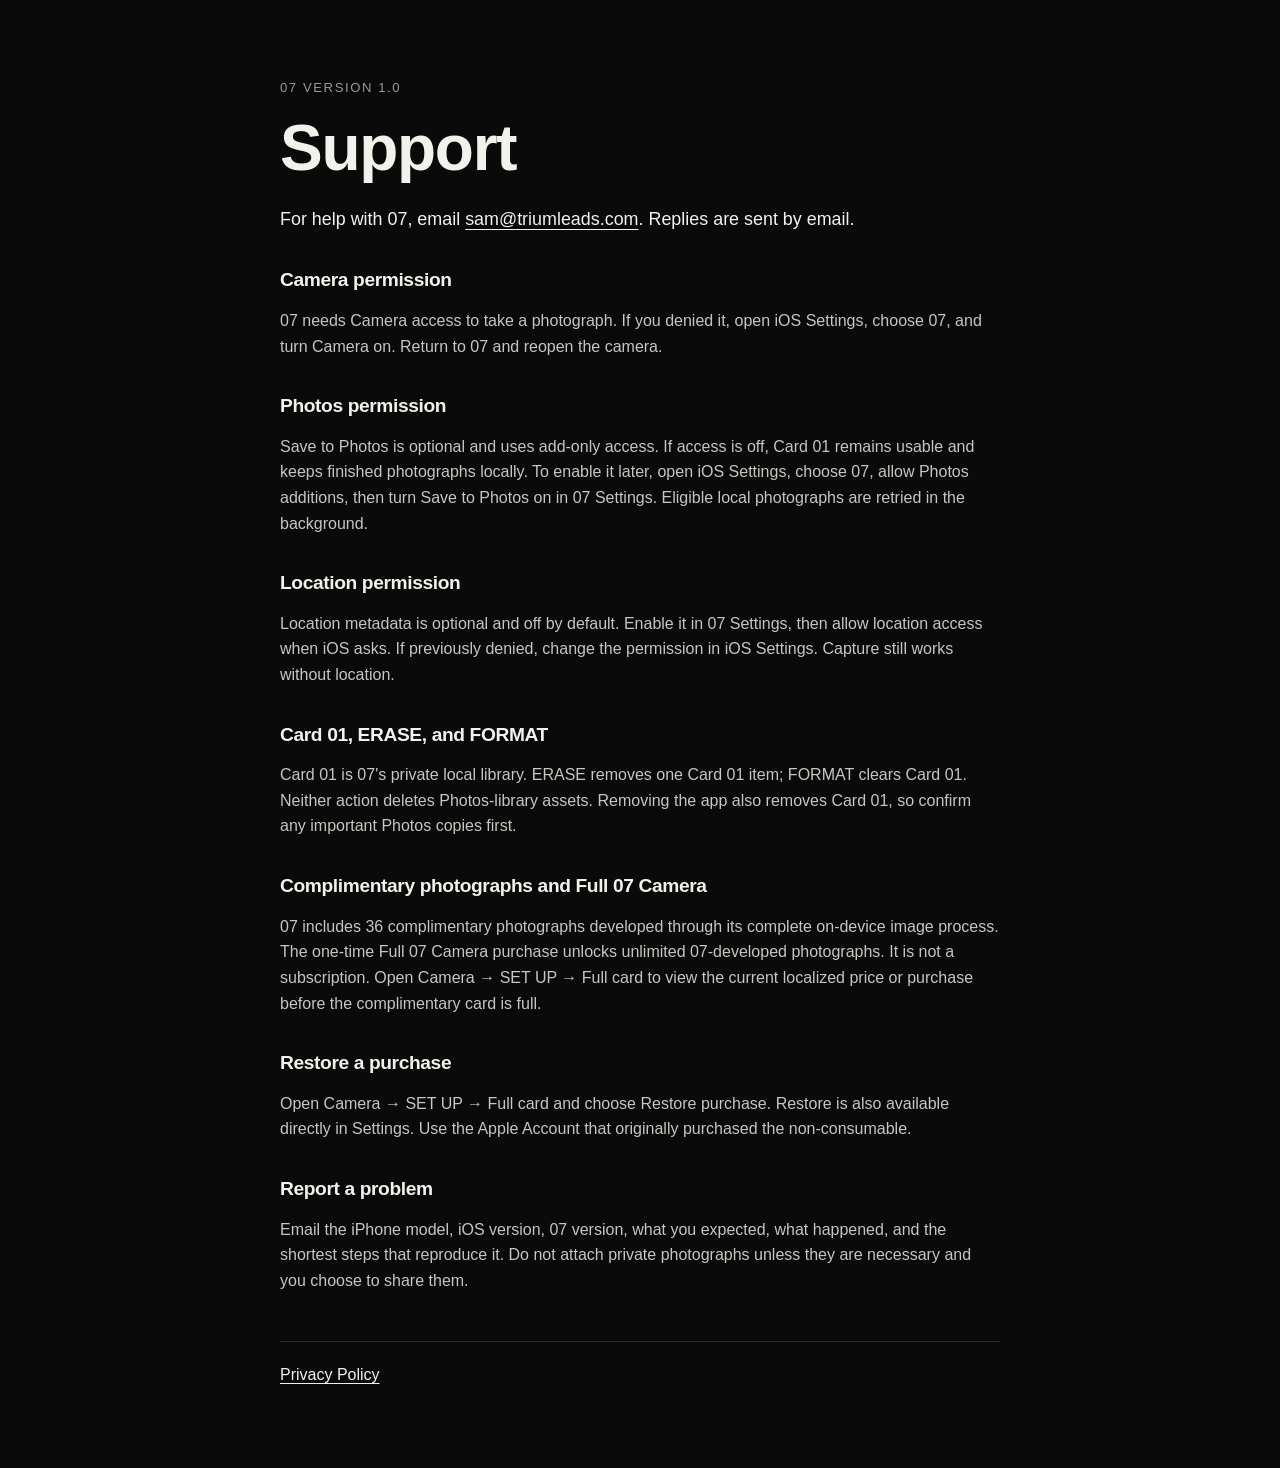
==== support/index.html @ 372ad0de "Publish 07 privacy and support pages Co-Authored-By: Claude Fable 5 <noreply@anthropic.com>" ====
<!doctype html>
<html lang="en">
<head>
  <meta charset="utf-8">
  <meta name="viewport" content="width=device-width, initial-scale=1">
  <meta name="color-scheme" content="dark">
  <title>07 Support</title>
  <link rel="stylesheet" href="../styles.css">
</head>
<body>
<main>
  <p class="eyebrow">07 version 1.0</p>
  <h1>Support</h1>
  <p class="lede">For help with 07, email <a href="mailto:sam@triumleads.com">sam@triumleads.com</a>. Replies are sent by email.</p>

  <h2>Camera permission</h2>
  <p>07 needs Camera access to take a photograph. If you denied it, open iOS Settings, choose 07, and turn Camera on. Return to 07 and reopen the camera.</p>

  <h2>Photos permission</h2>
  <p>Save to Photos is optional and uses add-only access. If access is off, Card 01 remains usable and keeps finished photographs locally. To enable it later, open iOS Settings, choose 07, allow Photos additions, then turn Save to Photos on in 07 Settings. Eligible local photographs are retried in the background.</p>

  <h2>Location permission</h2>
  <p>Location metadata is optional and off by default. Enable it in 07 Settings, then allow location access when iOS asks. If previously denied, change the permission in iOS Settings. Capture still works without location.</p>

  <h2>Card 01, ERASE, and FORMAT</h2>
  <p>Card 01 is 07's private local library. ERASE removes one Card 01 item; FORMAT clears Card 01. Neither action deletes Photos-library assets. Removing the app also removes Card 01, so confirm any important Photos copies first.</p>

  <h2>Complimentary photographs and Full 07 Camera</h2>
  <p>07 includes 36 complimentary photographs developed through its complete on-device image process. The one-time Full 07 Camera purchase unlocks unlimited 07-developed photographs. It is not a subscription. Open Camera → SET UP → Full card to view the current localized price or purchase before the complimentary card is full.</p>

  <h2>Restore a purchase</h2>
  <p>Open Camera → SET UP → Full card and choose Restore purchase. Restore is also available directly in Settings. Use the Apple Account that originally purchased the non-consumable.</p>

  <h2>Report a problem</h2>
  <p>Email the iPhone model, iOS version, 07 version, what you expected, what happened, and the shortest steps that reproduce it. Do not attach private photographs unless they are necessary and you choose to share them.</p>

  <footer><a href="../privacy/">Privacy Policy</a></footer>
</main>
</body>
</html>
---- styles.css ----
:root {
  color-scheme: dark;
  font-family: -apple-system, BlinkMacSystemFont, "Segoe UI", sans-serif;
  background: #090a09;
  color: #f2f1ec;
}

* { box-sizing: border-box; }

body {
  margin: 0;
  background: #090a09;
  line-height: 1.6;
}

main {
  width: min(720px, calc(100% - 40px));
  margin: 0 auto;
  padding: 64px 0 80px;
}

h1, h2 { line-height: 1.18; letter-spacing: -0.02em; }
h1 { font-size: clamp(2.25rem, 8vw, 4rem); margin: 0 0 12px; }
h2 { font-size: 1.2rem; margin: 36px 0 8px; }
p, li { color: #c7c6c0; }
a { color: #f2f1ec; text-underline-offset: 0.2em; }
.eyebrow { color: #9a9a92; font-size: 0.82rem; letter-spacing: 0.12em; text-transform: uppercase; }
.lede { color: #f2f1ec; font-size: 1.12rem; }
.meta { color: #8a8a84; font-size: 0.86rem; }
footer { border-top: 1px solid #2b2c29; margin-top: 48px; padding-top: 20px; }
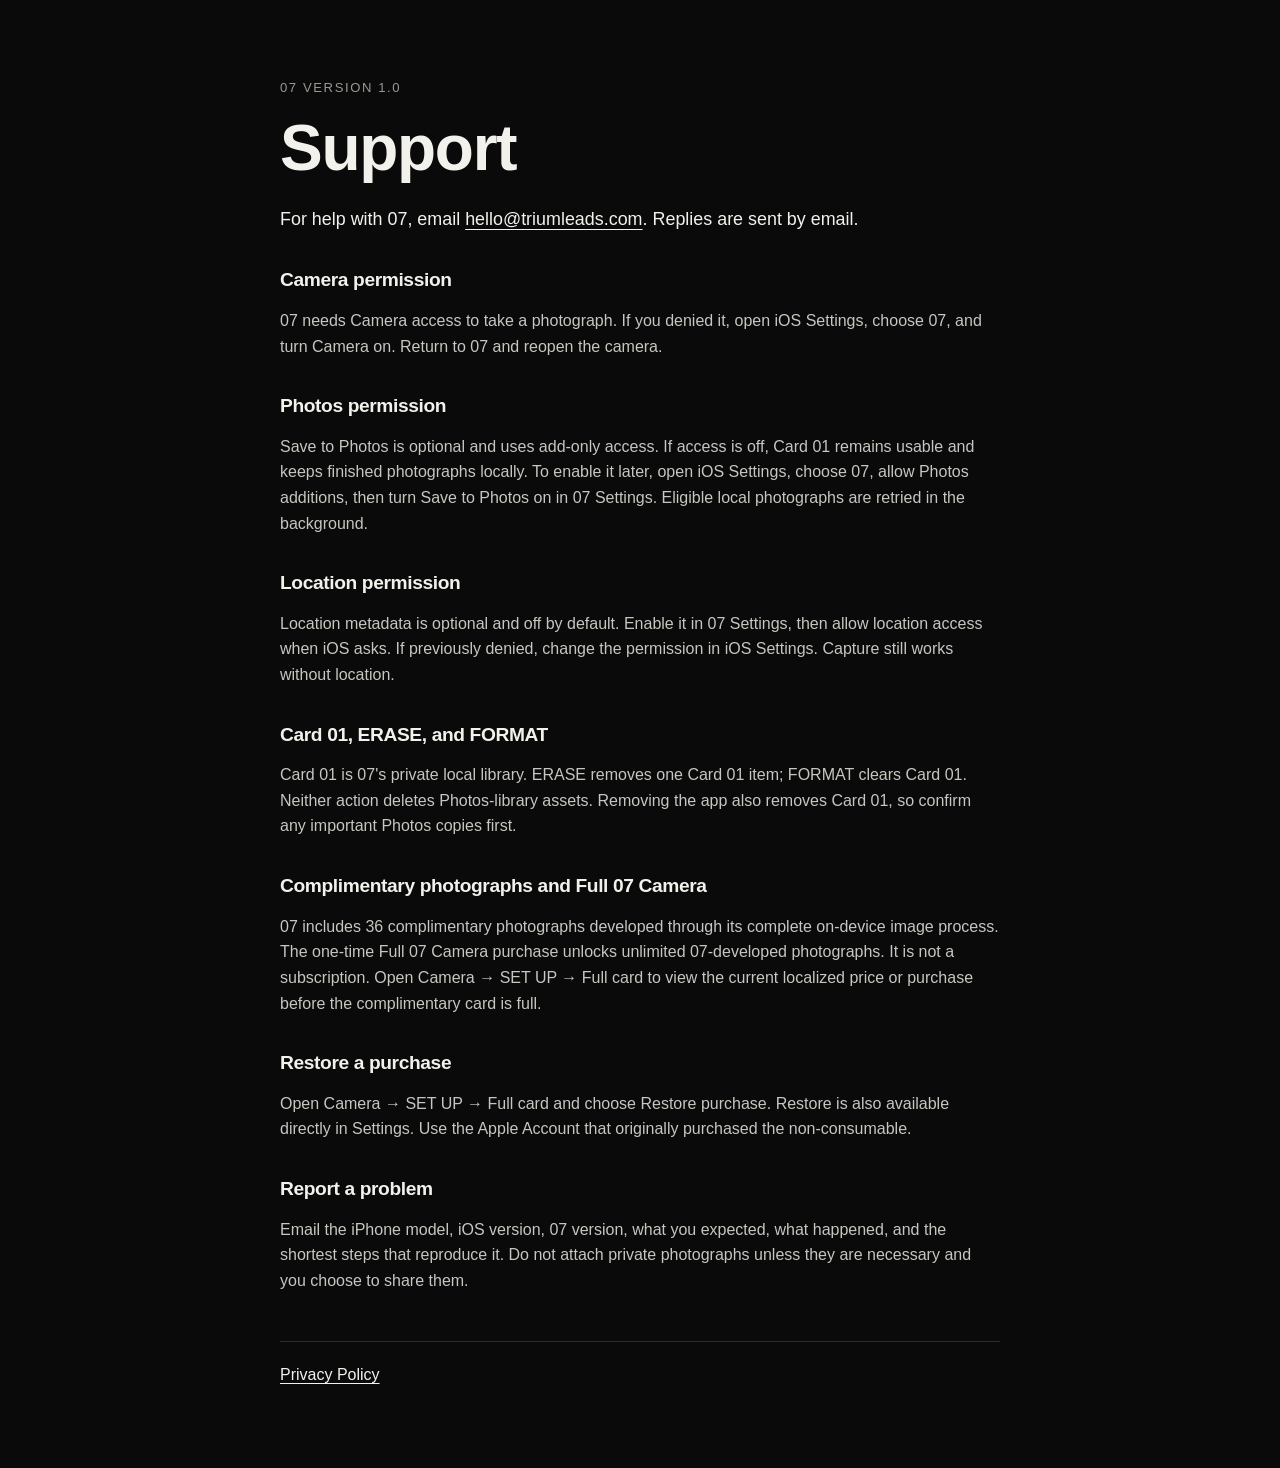
==== commit c2e21f68: "Update support contact email" ====
--- a/support/index.html
+++ b/support/index.html
@@ -11,7 +11,7 @@
 <main>
   <p class="eyebrow">07 version 1.0</p>
   <h1>Support</h1>
-  <p class="lede">For help with 07, email <a href="mailto:sam@triumleads.com">sam@triumleads.com</a>. Replies are sent by email.</p>
+  <p class="lede">For help with 07, email <a href="mailto:hello@triumleads.com">hello@triumleads.com</a>. Replies are sent by email.</p>
 
   <h2>Camera permission</h2>
   <p>07 needs Camera access to take a photograph. If you denied it, open iOS Settings, choose 07, and turn Camera on. Return to 07 and reopen the camera.</p>
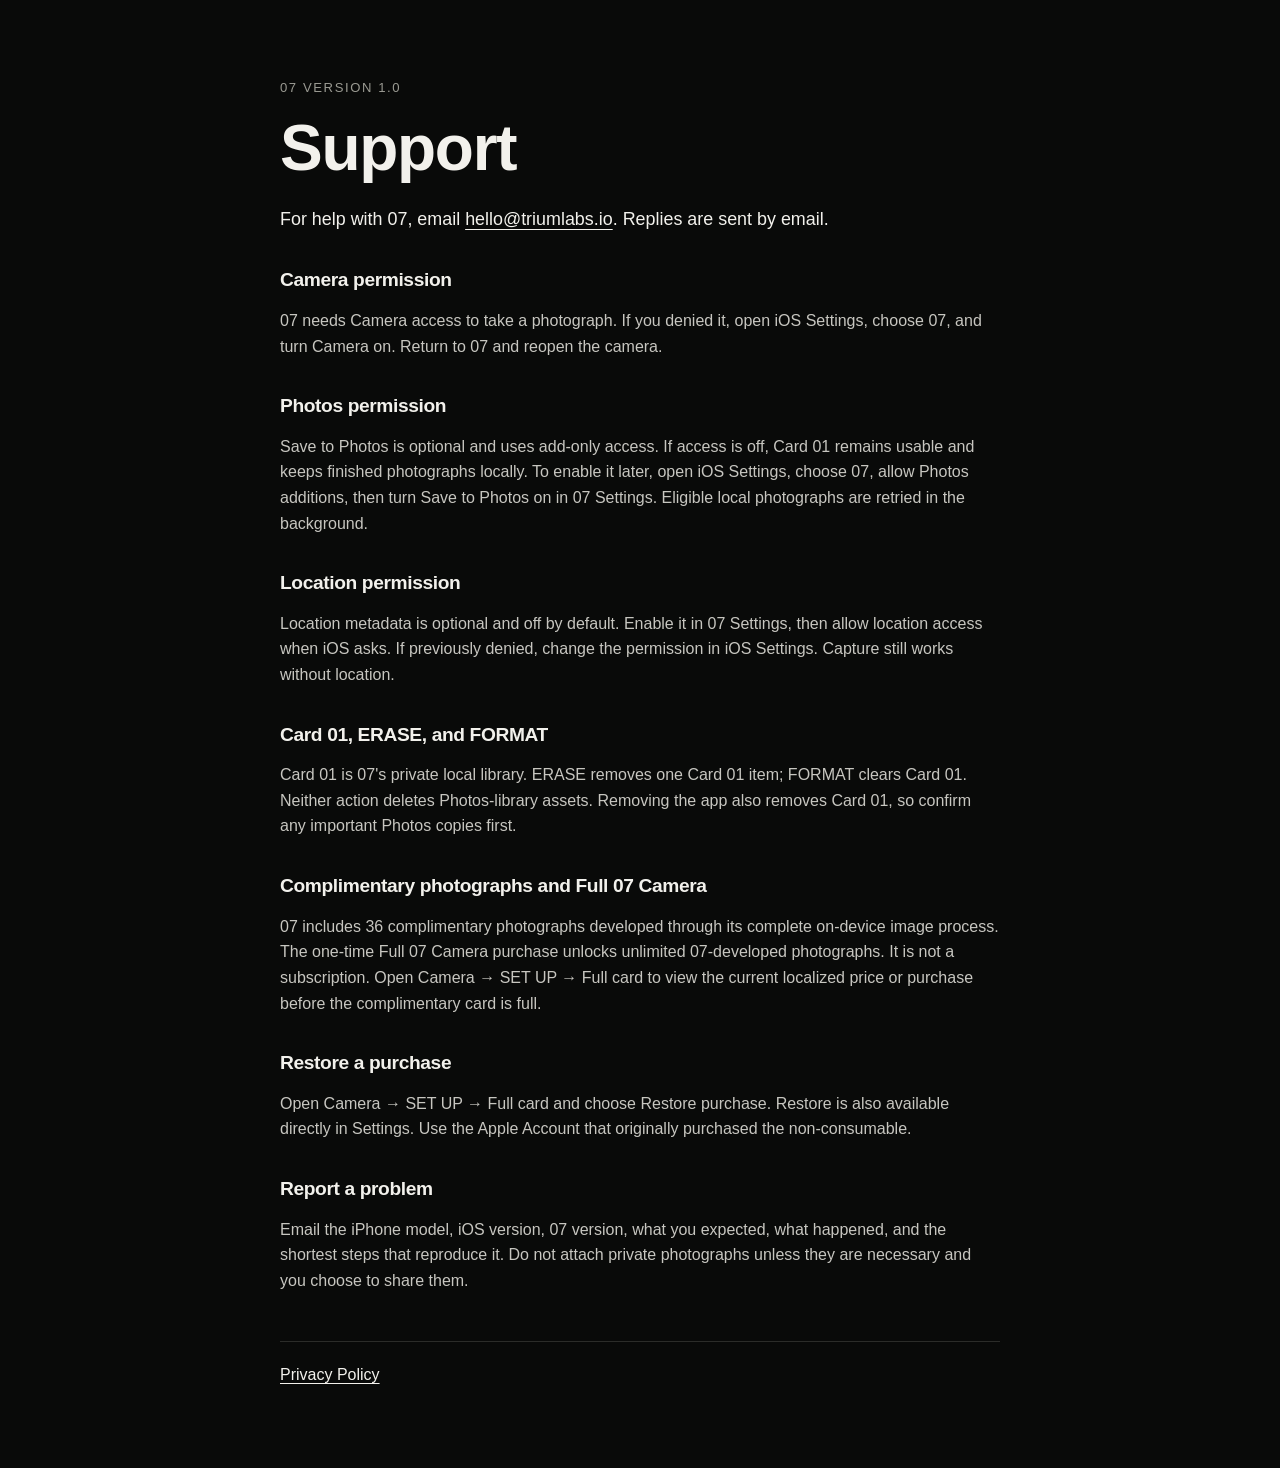
==== commit 148253c6: "Use Trium Labs support email addresses" ====
--- a/support/index.html
+++ b/support/index.html
@@ -11,7 +11,7 @@
 <main>
   <p class="eyebrow">07 version 1.0</p>
   <h1>Support</h1>
-  <p class="lede">For help with 07, email <a href="mailto:hello@triumleads.com">hello@triumleads.com</a>. Replies are sent by email.</p>
+  <p class="lede">For help with 07, email <a href="mailto:hello@triumlabs.io">hello@triumlabs.io</a>. Replies are sent by email.</p>
 
   <h2>Camera permission</h2>
   <p>07 needs Camera access to take a photograph. If you denied it, open iOS Settings, choose 07, and turn Camera on. Return to 07 and reopen the camera.</p>
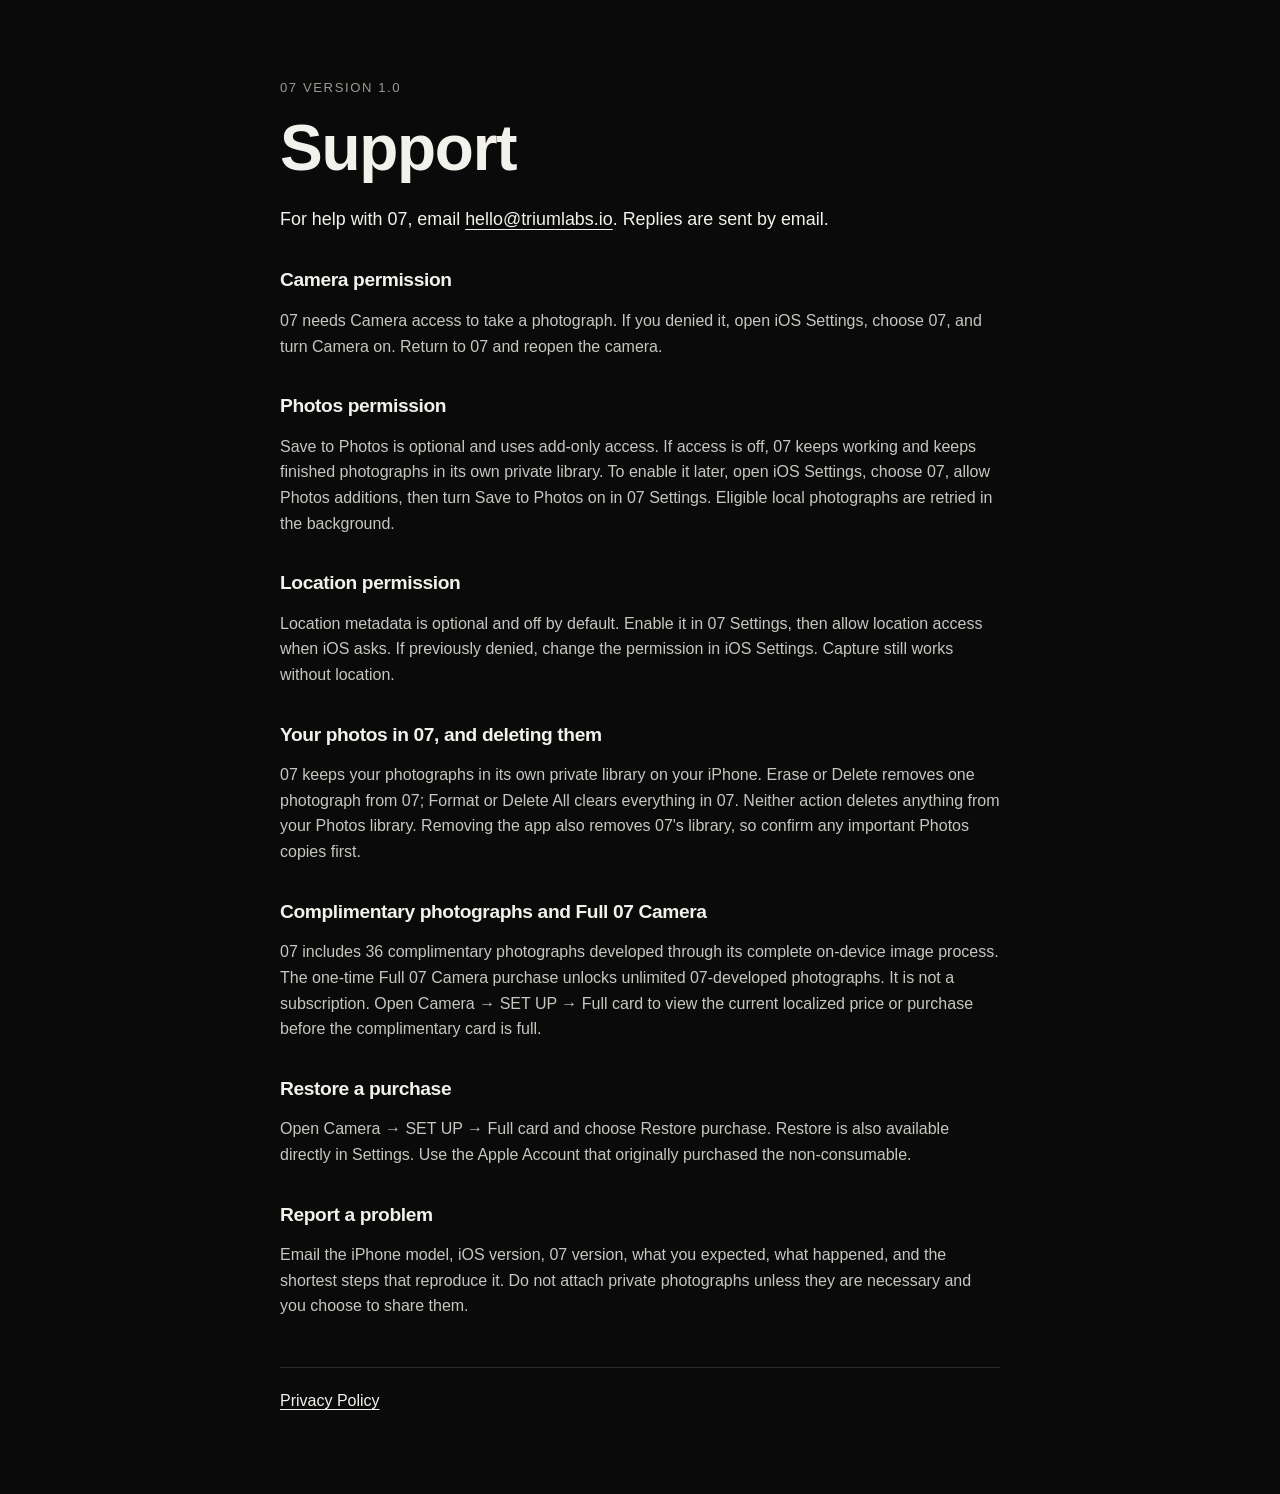
==== commit 8e46bb83: "Replace the name Card 01 in support" ====
--- a/support/index.html
+++ b/support/index.html
@@ -17,13 +17,13 @@
   <p>07 needs Camera access to take a photograph. If you denied it, open iOS Settings, choose 07, and turn Camera on. Return to 07 and reopen the camera.</p>
 
   <h2>Photos permission</h2>
-  <p>Save to Photos is optional and uses add-only access. If access is off, Card 01 remains usable and keeps finished photographs locally. To enable it later, open iOS Settings, choose 07, allow Photos additions, then turn Save to Photos on in 07 Settings. Eligible local photographs are retried in the background.</p>
+  <p>Save to Photos is optional and uses add-only access. If access is off, 07 keeps working and keeps finished photographs in its own private library. To enable it later, open iOS Settings, choose 07, allow Photos additions, then turn Save to Photos on in 07 Settings. Eligible local photographs are retried in the background.</p>
 
   <h2>Location permission</h2>
   <p>Location metadata is optional and off by default. Enable it in 07 Settings, then allow location access when iOS asks. If previously denied, change the permission in iOS Settings. Capture still works without location.</p>
 
-  <h2>Card 01, ERASE, and FORMAT</h2>
-  <p>Card 01 is 07's private local library. ERASE removes one Card 01 item; FORMAT clears Card 01. Neither action deletes Photos-library assets. Removing the app also removes Card 01, so confirm any important Photos copies first.</p>
+  <h2>Your photos in 07, and deleting them</h2>
+  <p>07 keeps your photographs in its own private library on your iPhone. Erase or Delete removes one photograph from 07; Format or Delete All clears everything in 07. Neither action deletes anything from your Photos library. Removing the app also removes 07's library, so confirm any important Photos copies first.</p>
 
   <h2>Complimentary photographs and Full 07 Camera</h2>
   <p>07 includes 36 complimentary photographs developed through its complete on-device image process. The one-time Full 07 Camera purchase unlocks unlimited 07-developed photographs. It is not a subscription. Open Camera → SET UP → Full card to view the current localized price or purchase before the complimentary card is full.</p>
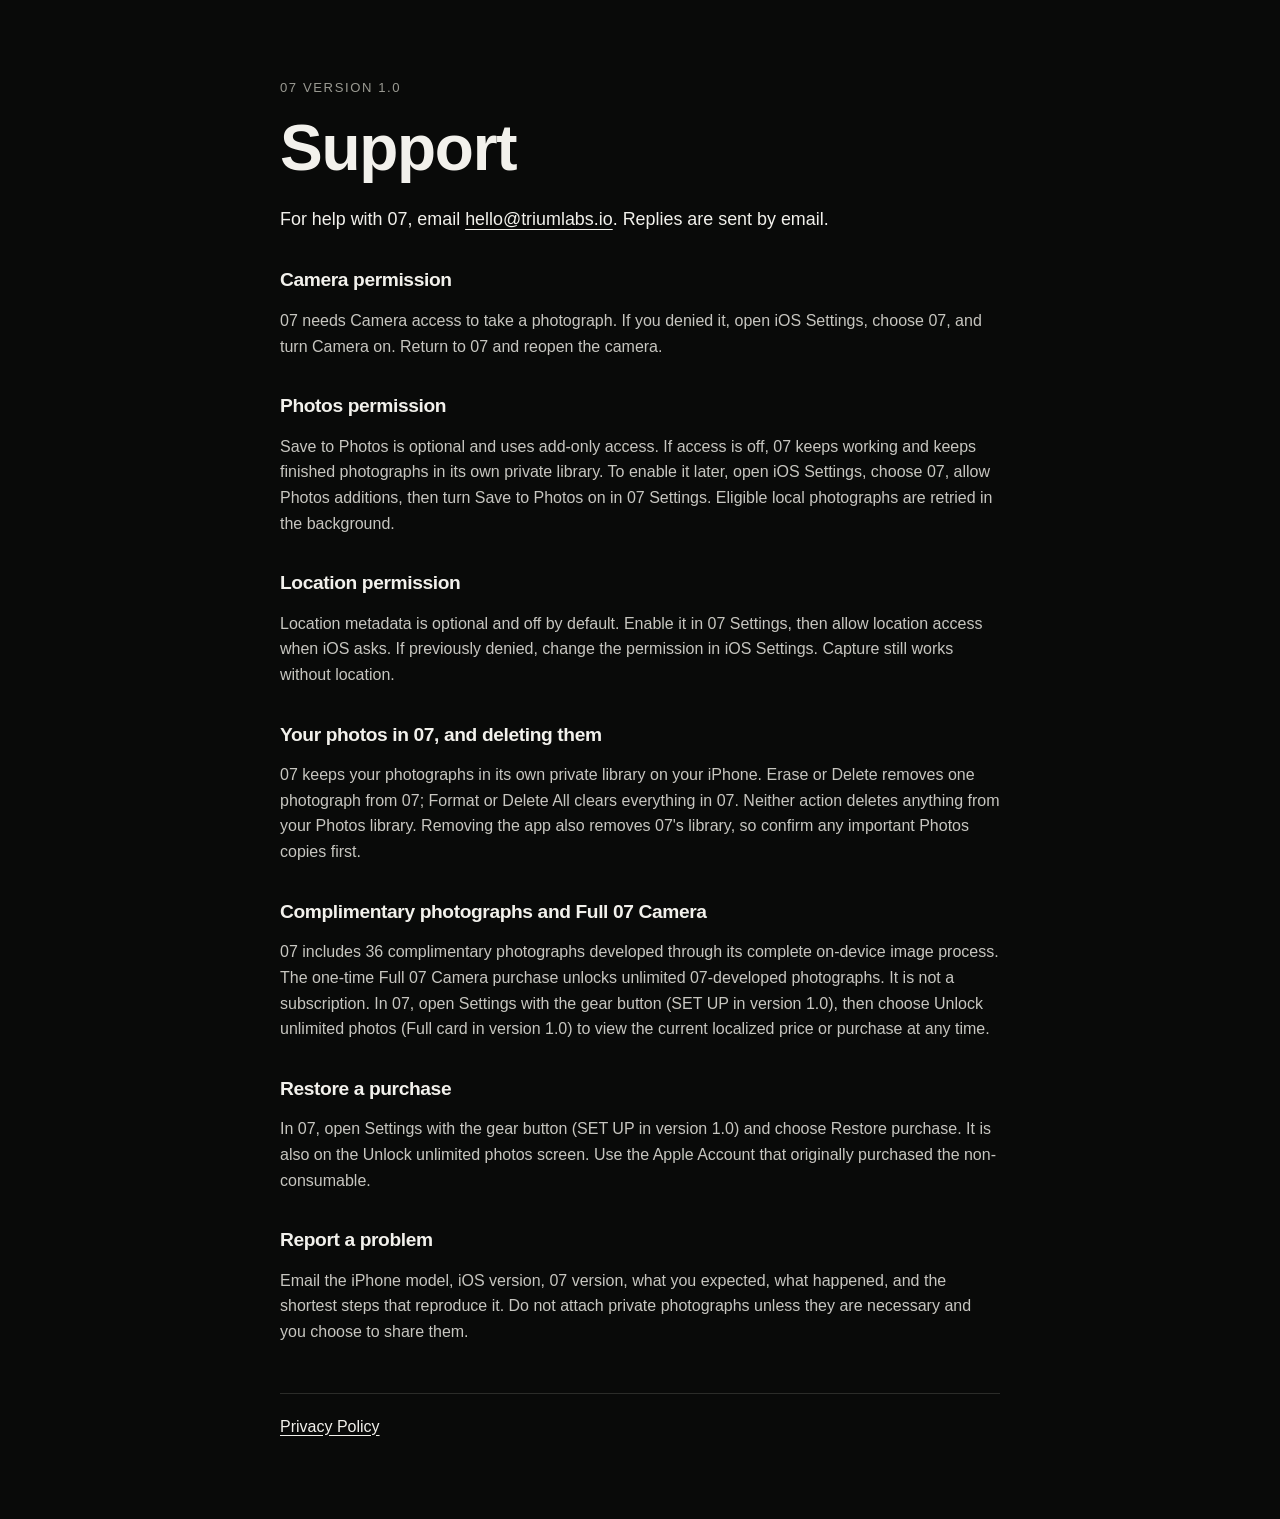
==== commit 2035a419: "Name the gear and the new purchase row in the support steps" ====
--- a/support/index.html
+++ b/support/index.html
@@ -26,10 +26,10 @@
   <p>07 keeps your photographs in its own private library on your iPhone. Erase or Delete removes one photograph from 07; Format or Delete All clears everything in 07. Neither action deletes anything from your Photos library. Removing the app also removes 07's library, so confirm any important Photos copies first.</p>
 
   <h2>Complimentary photographs and Full 07 Camera</h2>
-  <p>07 includes 36 complimentary photographs developed through its complete on-device image process. The one-time Full 07 Camera purchase unlocks unlimited 07-developed photographs. It is not a subscription. Open Camera → SET UP → Full card to view the current localized price or purchase before the complimentary card is full.</p>
+  <p>07 includes 36 complimentary photographs developed through its complete on-device image process. The one-time Full 07 Camera purchase unlocks unlimited 07-developed photographs. It is not a subscription. In 07, open Settings with the gear button (SET UP in version 1.0), then choose Unlock unlimited photos (Full card in version 1.0) to view the current localized price or purchase at any time.</p>
 
   <h2>Restore a purchase</h2>
-  <p>Open Camera → SET UP → Full card and choose Restore purchase. Restore is also available directly in Settings. Use the Apple Account that originally purchased the non-consumable.</p>
+  <p>In 07, open Settings with the gear button (SET UP in version 1.0) and choose Restore purchase. It is also on the Unlock unlimited photos screen. Use the Apple Account that originally purchased the non-consumable.</p>
 
   <h2>Report a problem</h2>
   <p>Email the iPhone model, iOS version, 07 version, what you expected, what happened, and the shortest steps that reproduce it. Do not attach private photographs unless they are necessary and you choose to share them.</p>
